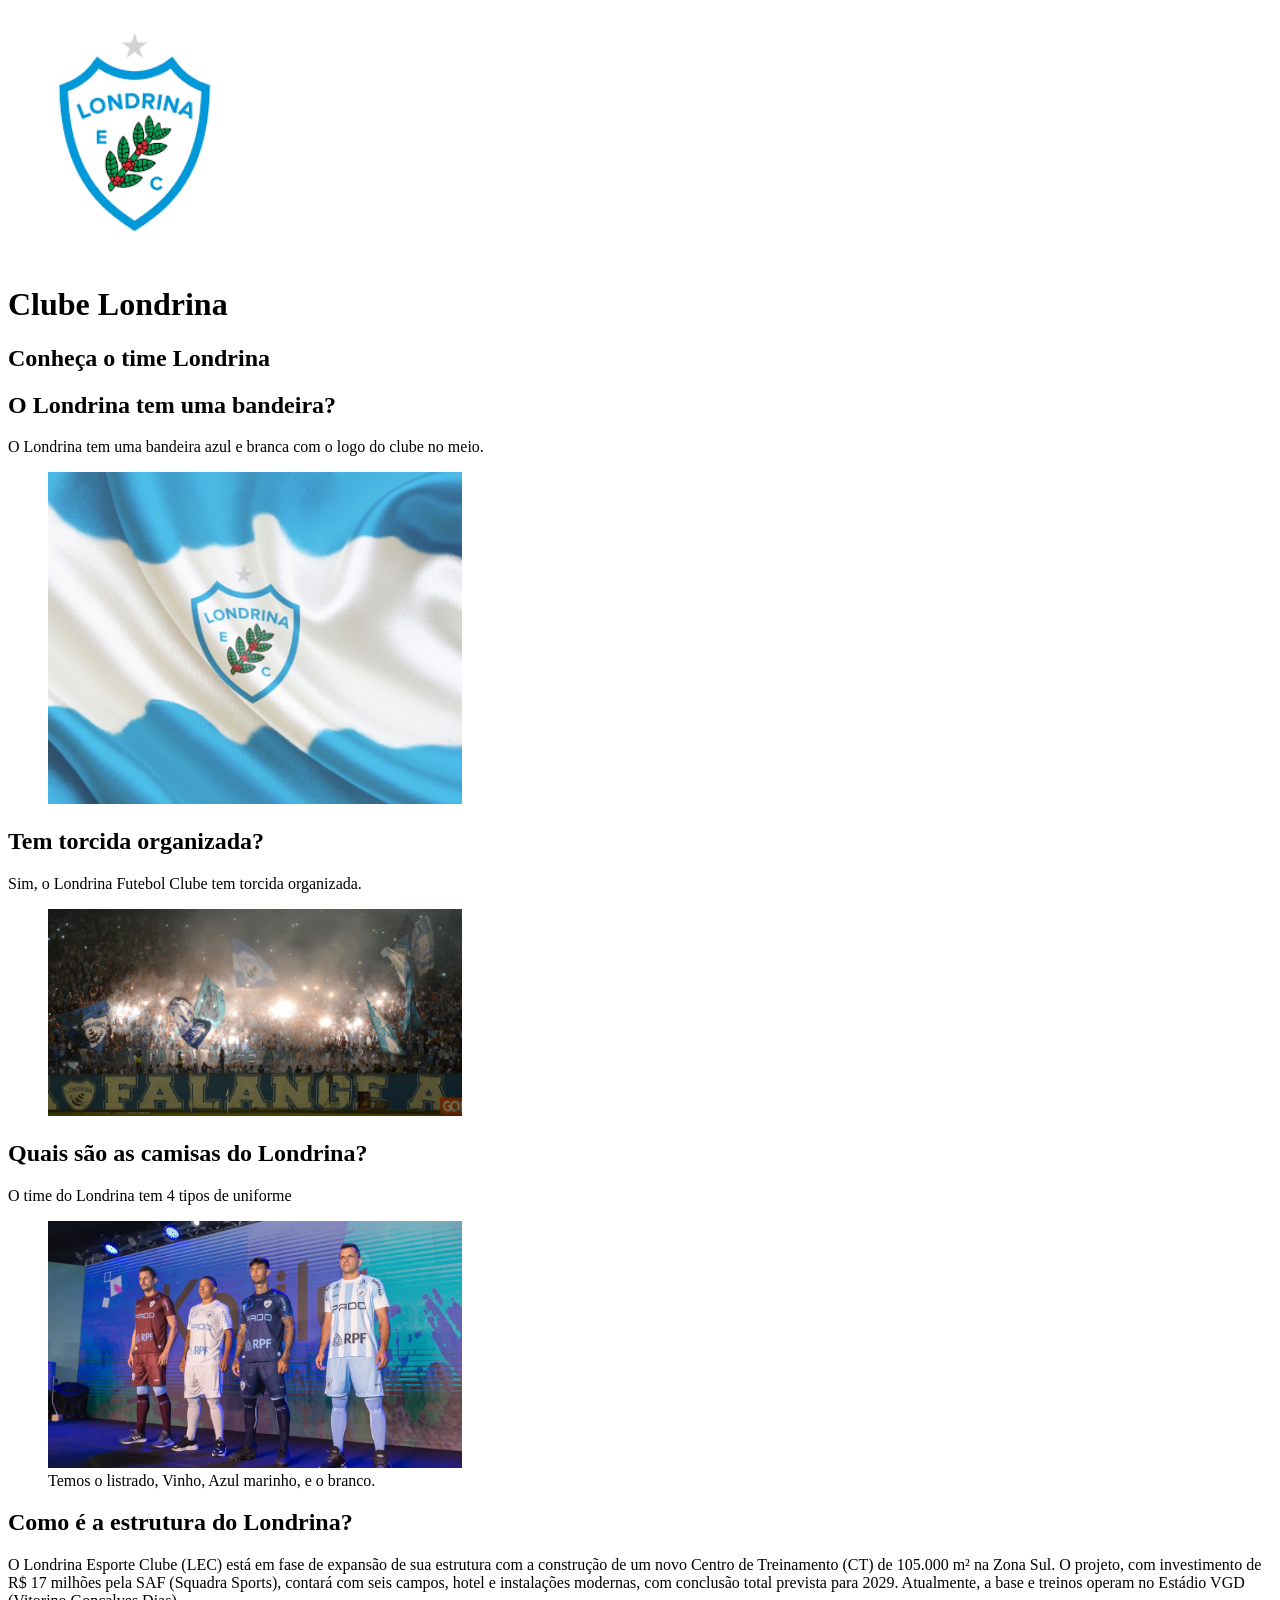
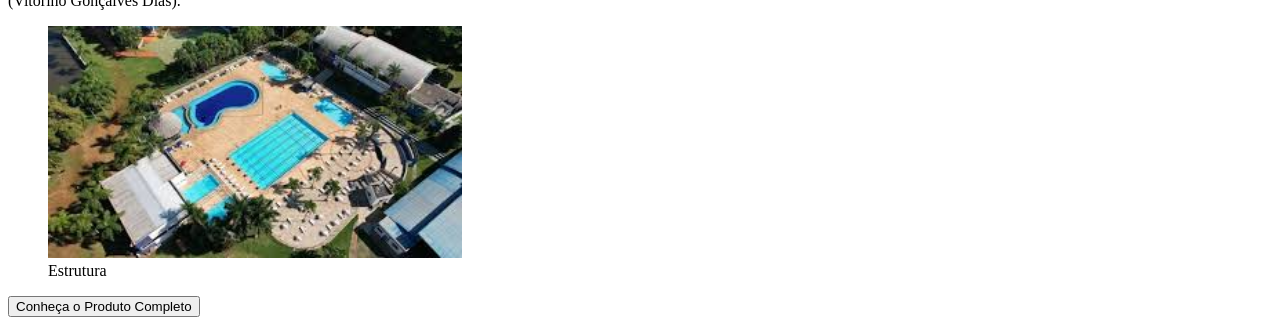
==== produto.html @ 5a82f098 "rep certo" ====
<!DOCTYPE html>
<html lang="pt-BR">
<head>
    <meta charset="UTF-8">
    <meta name="viewport" content="width=device-width, initial-scale=1.0">
    <title>Produto - Robo Otto - Londrina</title>
    <link rel="stylesheet" href="css/styles.css">
</head>
<body class="Londrina">
    <main>
        <div class="logo">
            <img src="img/logoLondrina.png" alt="Logo do Londrina" width="20%" height="20%">
        </div>
        <h1 class="manchete">Clube Londrina</h1>
        <h2 class="headline">Conheça o time Londrina</h2>

        <article>
            <h1>O Londrina tem uma bandeira?</h1>
            <p> O Londrina tem uma bandeira azul e branca com o logo do clube no meio. </p>

            <figure>
                <img src="img/Bandeira.jpeg" alt="Bandeira Londrina" width="35%" height="35%">
                <figcaption></figcaption>
            </figure>
        </article>

        <article>
            <h1>Tem torcida organizada?</h1>
            <p>Sim, o Londrina Futebol Clube tem torcida organizada.</p>

            <figure>
                <img src="img/torcida.jpg" alt="Torcida Londrina" width="35%" height="35%">
                <figcaption></figcaption>
            </figure>
        </article>

        <article>
            <h1>Quais são as camisas do Londrina?</h1>
            <p>O time do Londrina tem 4 tipos de uniforme </p>

            <figure>
                <img src="img/camisa.webp" alt="Camisa Londrina" width="35%" height="35%">
                <figcaption>Temos o listrado, Vinho, Azul marinho, e o branco.</figcaption>
            </figure>
        </article>

        <article>
            <h1>Como é a estrutura do Londrina?</h1>
            <p>O Londrina Esporte Clube (LEC) está em fase de expansão de sua estrutura com a construção de um novo Centro de Treinamento (CT) de 105.000 m² na Zona Sul. O projeto, com investimento de R$ 17 milhões pela SAF (Squadra Sports), contará com seis campos, hotel e instalações modernas, com conclusão total prevista para 2029. Atualmente, a base e treinos operam no Estádio VGD (Vitorino Gonçalves Dias).</p>

            <figure>
                <img src="img/Estrutura.jpg" alt="Estrutura do Londrina" width="35%" height="35%">
                <figcaption>Estrutura</figcaption>
            </figure>
        </article>

        <div class="btn-produto">
            <a href="produto.html">
                <button>Conheça o Produto Completo</button>
            </a>
        </div>
    </main>
</body>
</html>
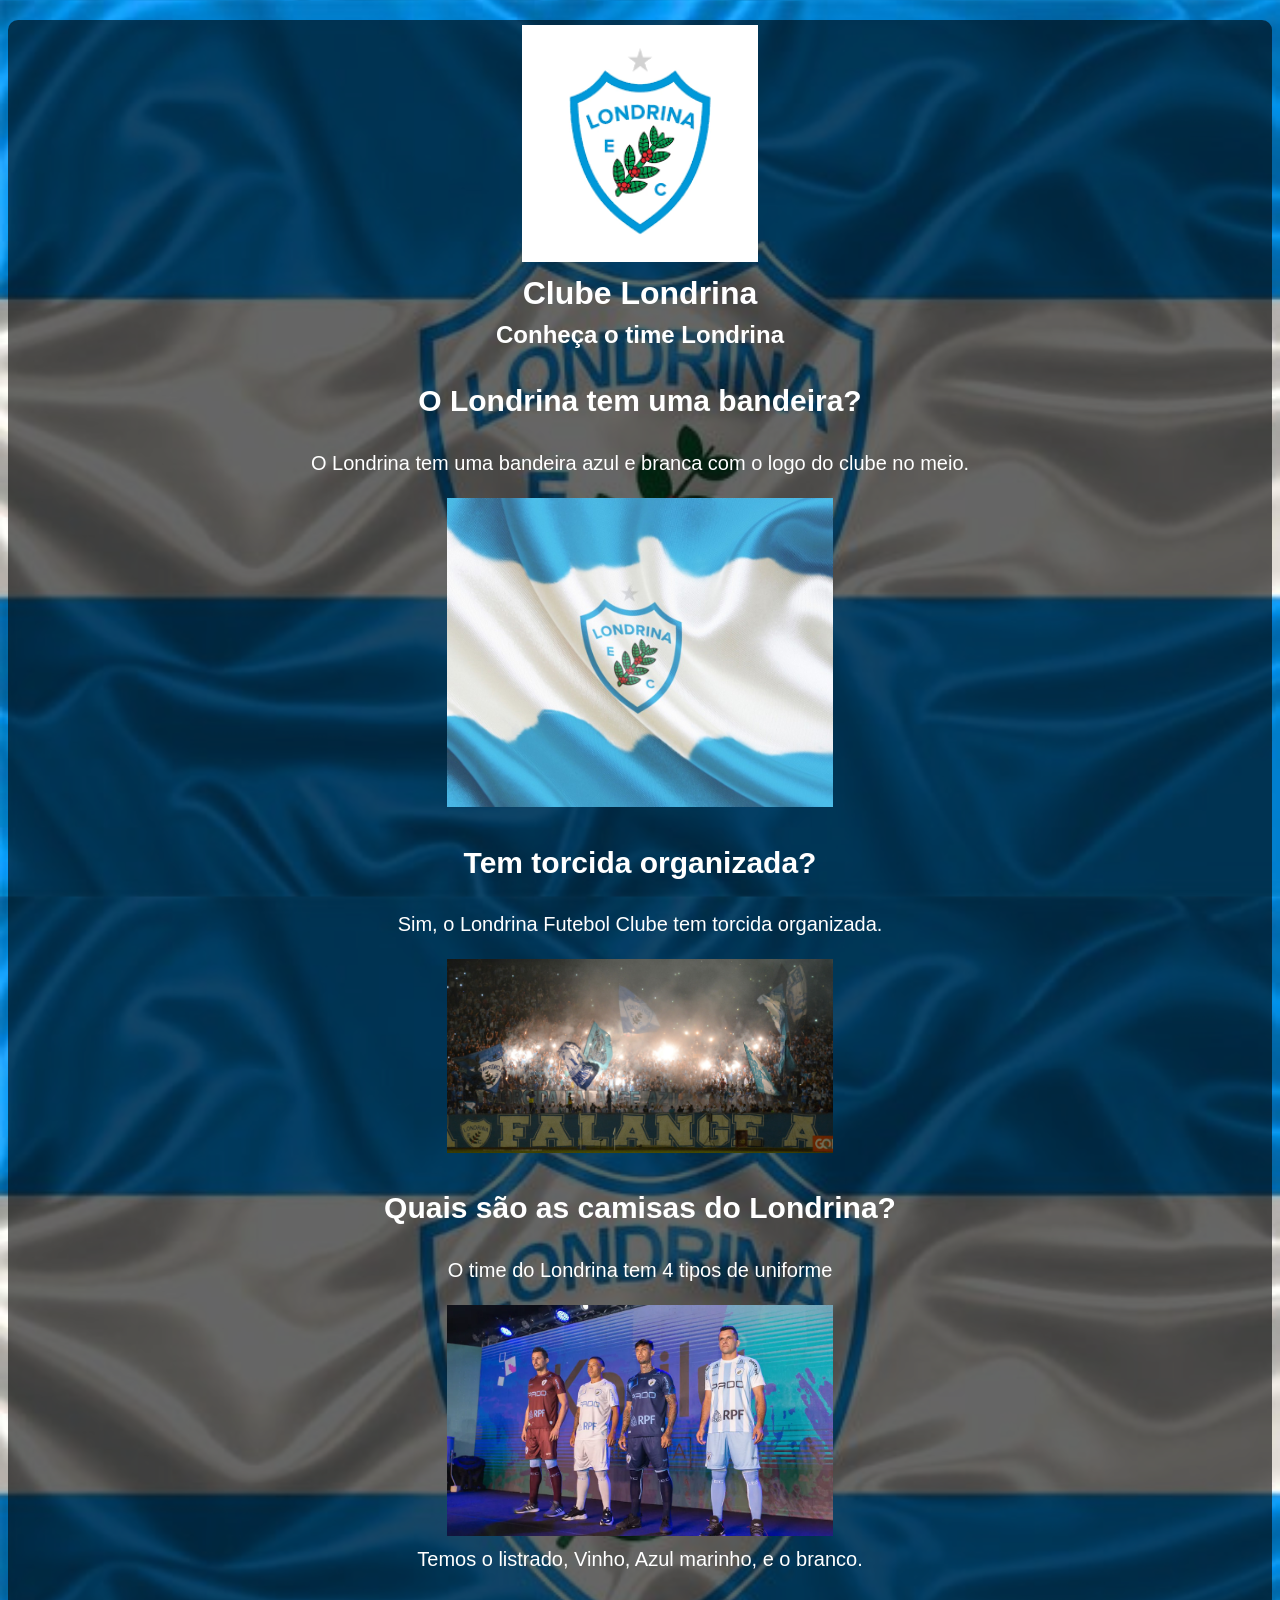
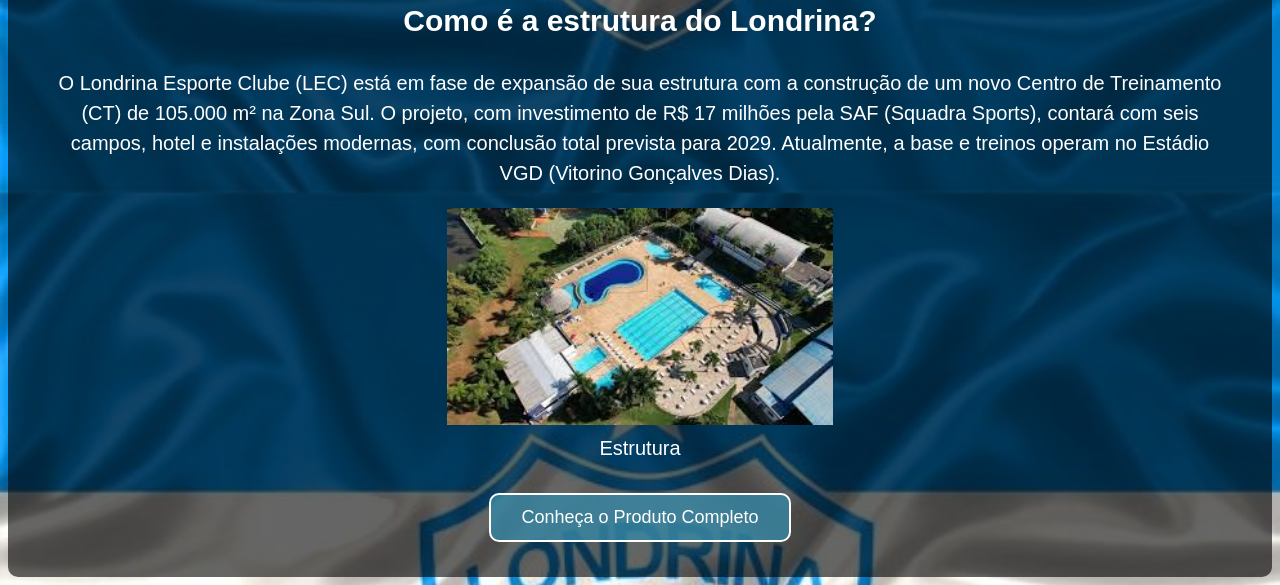
==== commit 6d3307be: "corrigindo dir" ====
--- a/produto.html
+++ b/produto.html
@@ -4,7 +4,7 @@
     <meta charset="UTF-8">
     <meta name="viewport" content="width=device-width, initial-scale=1.0">
     <title>Produto - Robo Otto - Londrina</title>
-    <link rel="stylesheet" href="css/styles.css">
+    <link rel="stylesheet" href="CSS/styles.css">
 </head>
 <body class="Londrina">
     <main>
--- a/CSS/styles.css
+++ b/CSS/styles.css
@@ -0,0 +1,71 @@
+body {
+    /* background-color:#3cb371;*/
+    background-image: url("../img/bgotto.jpg");
+    background-repeat: repeat;
+    background-size: 100%;
+    font-family: 'Lato', sans-serif;
+    line-height: 1.5;
+    color: white;
+}
+
+main {
+    background-color: rgba(0, 0, 0, 0.6);
+    padding: 5px 40px;
+    margin-top: 20px;
+    border-radius: 10px;
+}
+
+.logo,
+.manchete,
+.headline {
+    margin: 0;
+    text-align: center;
+}
+
+article {
+    text-align: center;
+    font-style: normal;
+    font-size: 20px;
+    color: rgb(255, 255, 255);
+}
+
+.kibotto {
+    margin: 30px 0;
+    text-align: center;
+    width: 100%;
+}
+
+.kibotto table {
+    background: rgba(130, 65, 130, 0.6);
+    border-radius: 10px;
+    padding: 10px;
+    margin: auto;
+}
+
+.btn-produto {
+    text-align: center;
+    margin: 30px 0;
+}
+
+.btn-produto a {
+    text-decoration: none;
+}
+
+.btn-produto button {
+    background-color: rgba(54, 135, 165, 0.8);
+    color: white;
+    border: 2px solid white;
+    border-radius: 10px;
+    padding: 12px 30px;
+    font-size: 18px;
+    font-family: 'Lato', sans-serif;
+}
+
+.Londrina {
+    background-image: url("../img/fundo.jpg");
+    background-repeat: repeat;
+    background-size: 100%;
+    font-family: 'Lato', sans-serif;
+    line-height: 1.5;
+    color: white;   
+}
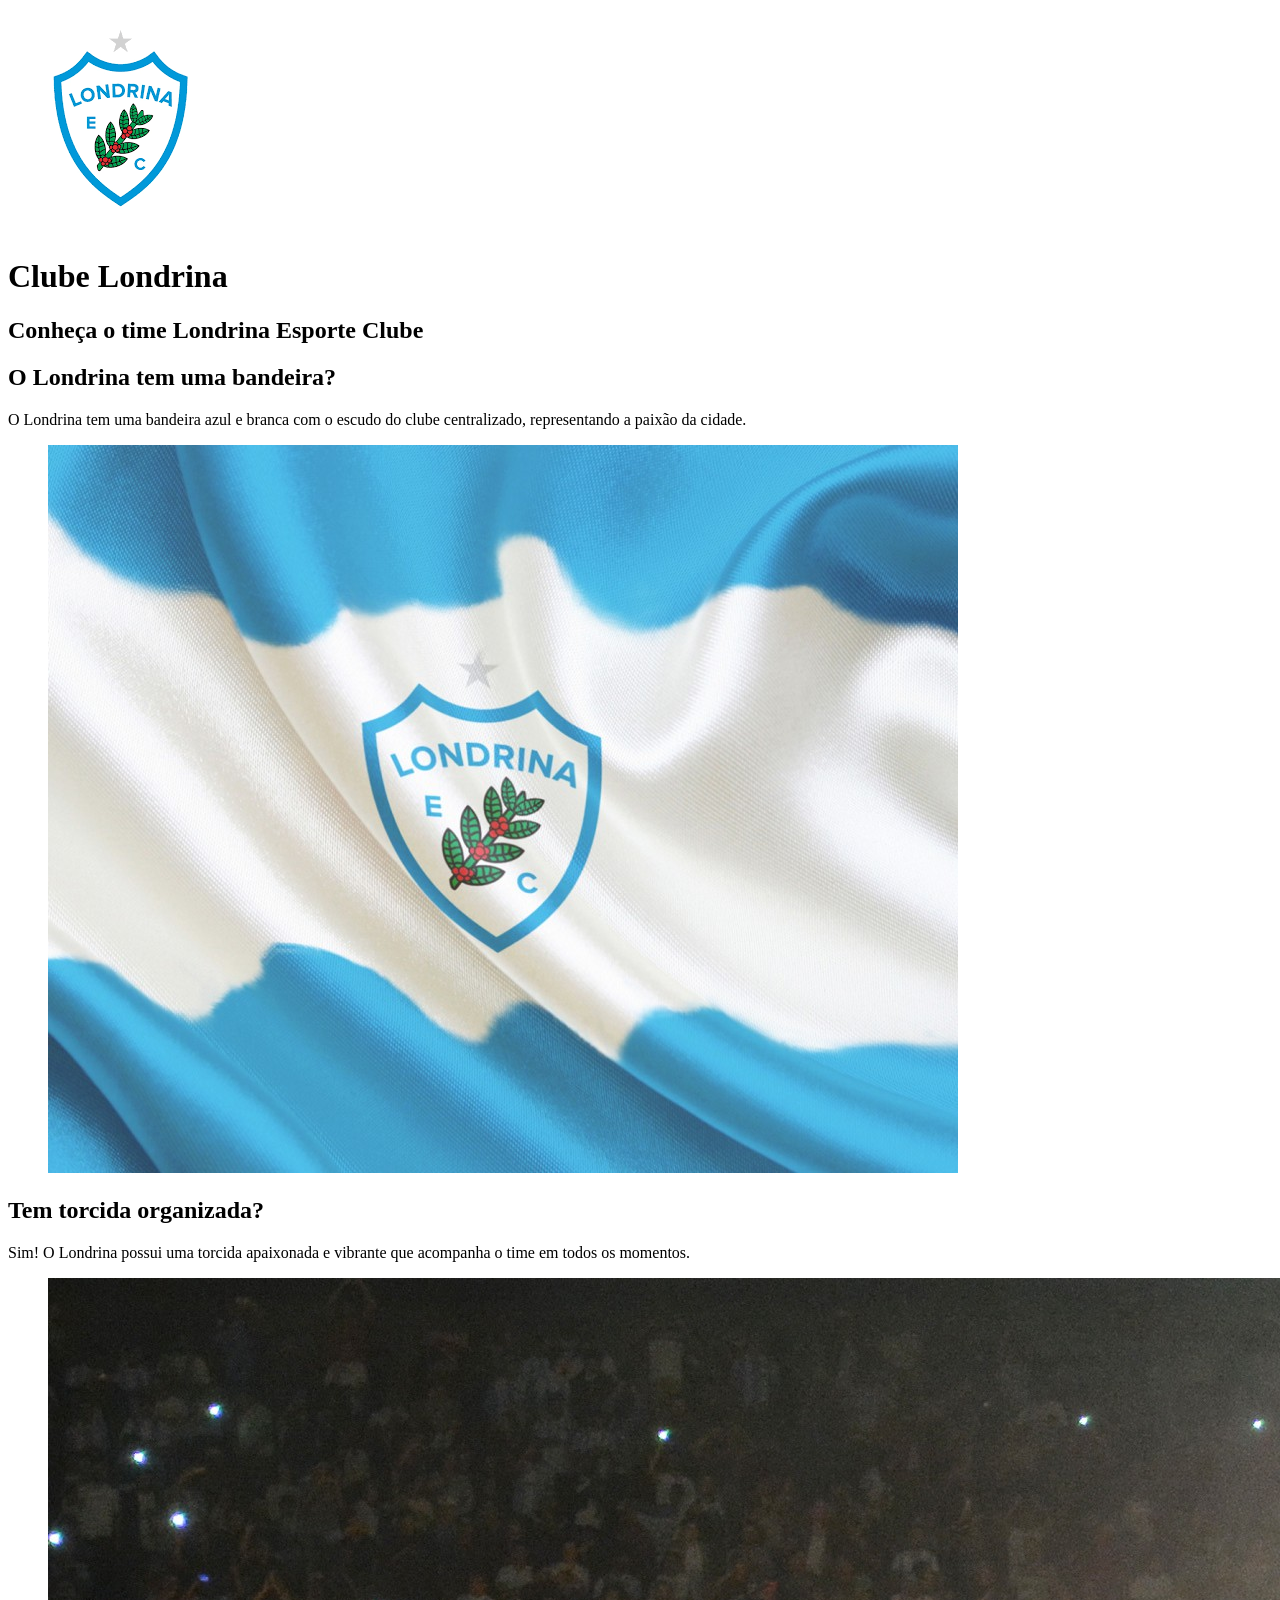
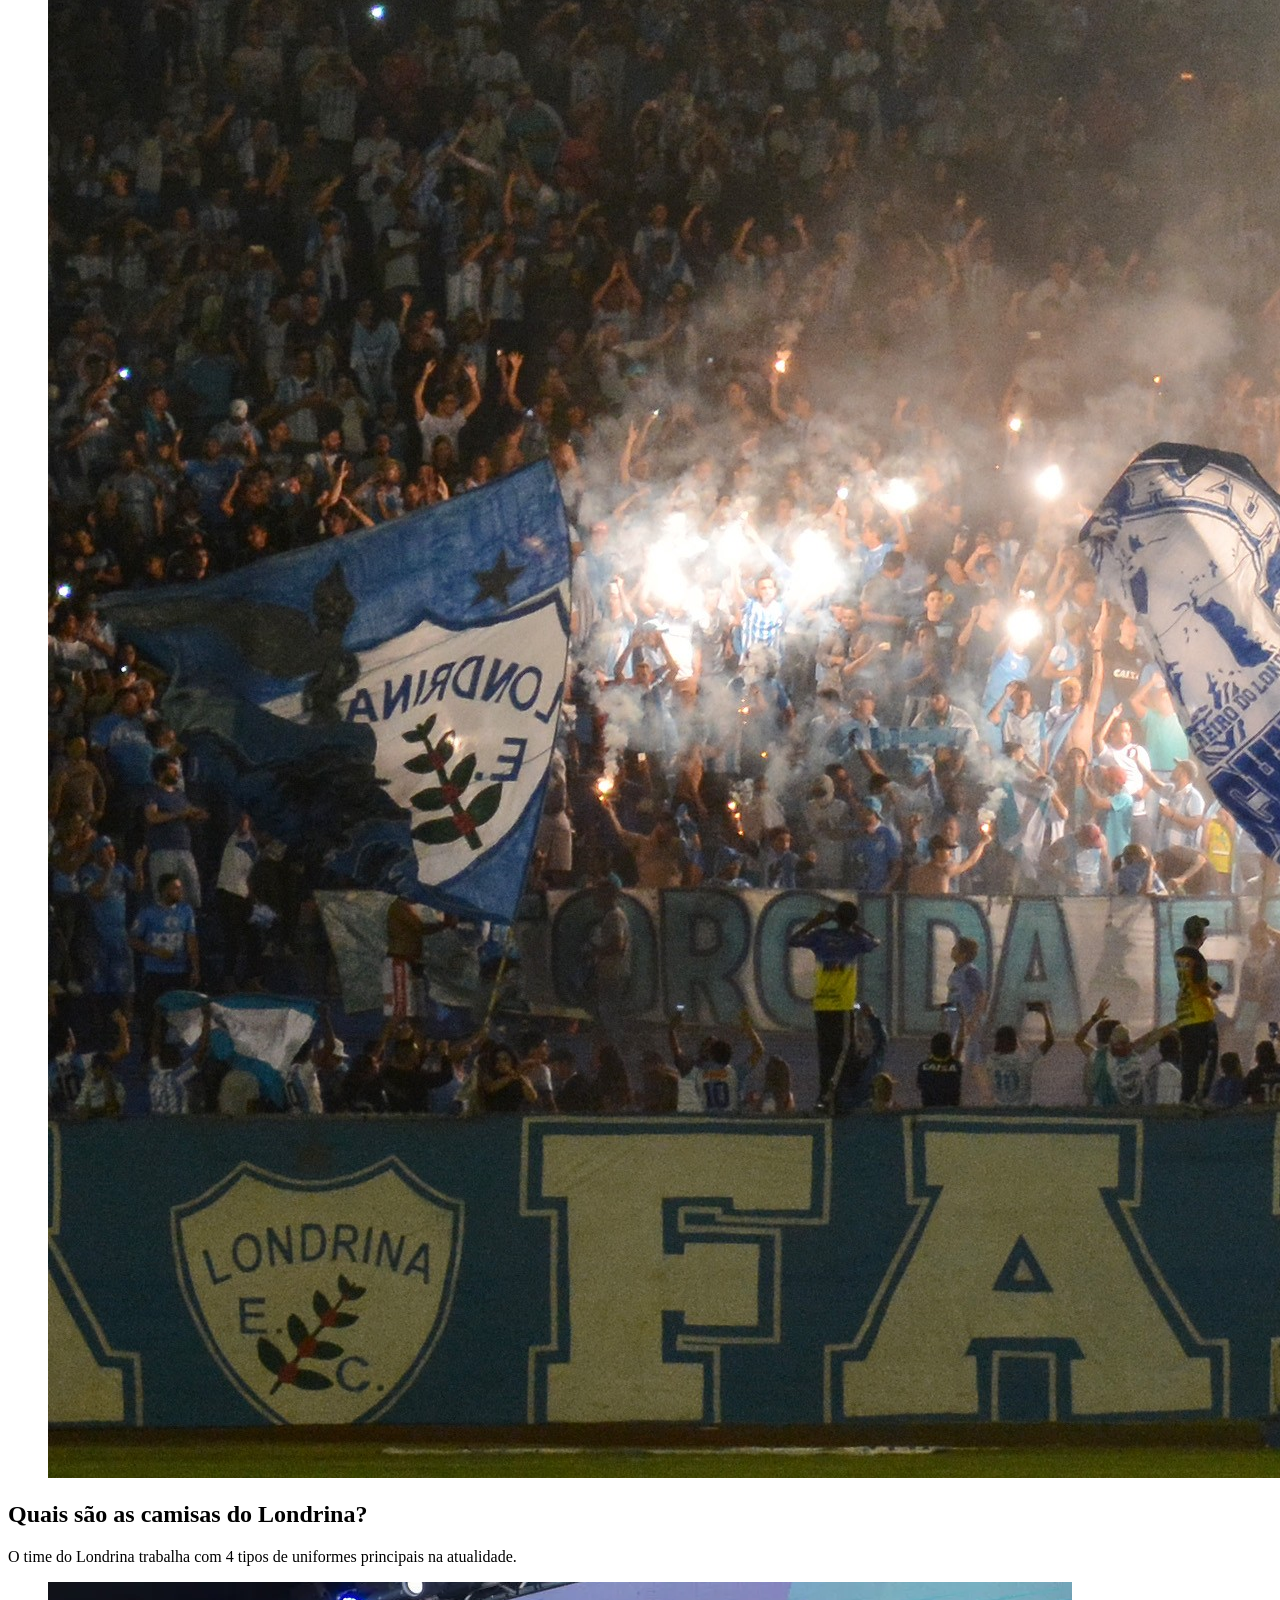
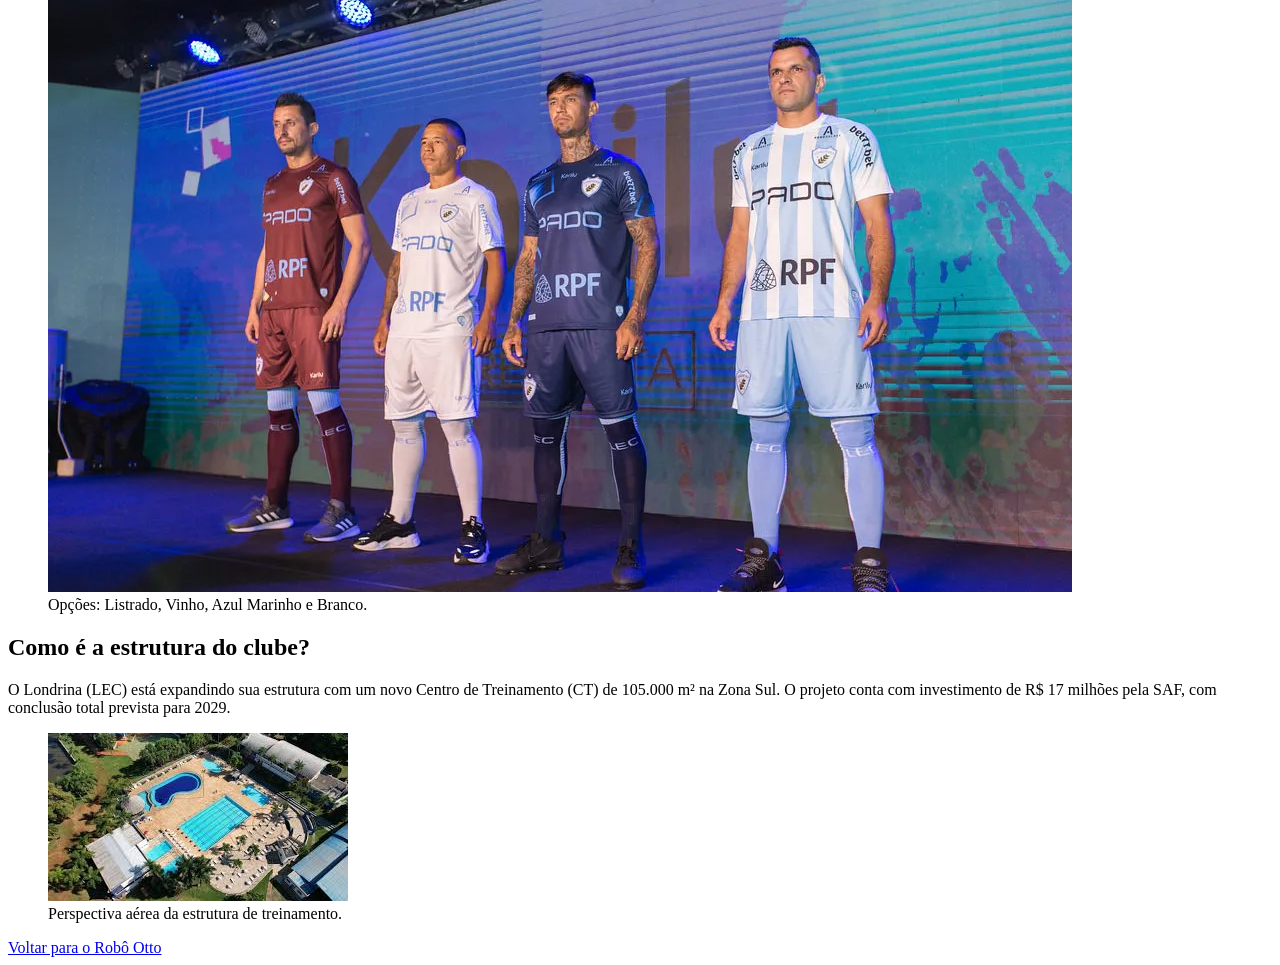
==== commit 9cd897e9: "melhorando" ====
--- a/produto.html
+++ b/produto.html
@@ -3,62 +3,59 @@
 <head>
     <meta charset="UTF-8">
     <meta name="viewport" content="width=device-width, initial-scale=1.0">
-    <title>Produto - Robo Otto - Londrina</title>
-    <link rel="stylesheet" href="CSS/styles.css">
+    <title>Clube Londrina</title>
+    <link rel="preconnect" href="https://fonts.googleapis.com">
+    <link rel="preconnect" href="https://fonts.gstatic.com" crossorigin>
+    <link href="https://fonts.googleapis.com/css2?family=Poppins:wght@300;400;600&display=swap" rel="stylesheet">
+    <link rel="stylesheet" href="css/styles.css">
 </head>
-<body class="Londrina">
-    <main>
-        <div class="logo">
-            <img src="img/logoLondrina.png" alt="Logo do Londrina" width="20%" height="20%">
-        </div>
-        <h1 class="manchete">Clube Londrina</h1>
-        <h2 class="headline">Conheça o time Londrina</h2>
+<body class="bg-londrina">
+    <main class="container">
+        <header class="header">
+            <img src="img/logoLondrina.png" alt="Logo do Londrina" class="logo-img">
+            <h1 class="manchete">Clube Londrina</h1>
+            <h2 class="headline">Conheça o time Londrina Esporte Clube</h2>
+        </header>
 
-        <article>
-            <h1>O Londrina tem uma bandeira?</h1>
-            <p> O Londrina tem uma bandeira azul e branca com o logo do clube no meio. </p>
-
-            <figure>
-                <img src="img/Bandeira.jpeg" alt="Bandeira Londrina" width="35%" height="35%">
-                <figcaption></figcaption>
+        <article class="card">
+            <h2>O Londrina tem uma bandeira?</h2>
+            <p>O Londrina tem uma bandeira azul e branca com o escudo do clube centralizado, representando a paixão da cidade.</p>
+            <figure class="image-wrapper">
+                <img src="img/Bandeira.jpeg" alt="Bandeira Londrina">
             </figure>
         </article>
 
-        <article>
-            <h1>Tem torcida organizada?</h1>
-            <p>Sim, o Londrina Futebol Clube tem torcida organizada.</p>
-
-            <figure>
-                <img src="img/torcida.jpg" alt="Torcida Londrina" width="35%" height="35%">
-                <figcaption></figcaption>
+        <article class="card">
+            <h2>Tem torcida organizada?</h2>
+            <p>Sim! O Londrina possui uma torcida apaixonada e vibrante que acompanha o time em todos os momentos.</p>
+            <figure class="image-wrapper">
+                <img src="img/torcida.jpg" alt="Torcida Londrina">
             </figure>
         </article>
 
-        <article>
-            <h1>Quais são as camisas do Londrina?</h1>
-            <p>O time do Londrina tem 4 tipos de uniforme </p>
-
-            <figure>
-                <img src="img/camisa.webp" alt="Camisa Londrina" width="35%" height="35%">
-                <figcaption>Temos o listrado, Vinho, Azul marinho, e o branco.</figcaption>
+        <article class="card">
+            <h2>Quais são as camisas do Londrina?</h2>
+            <p>O time do Londrina trabalha com 4 tipos de uniformes principais na atualidade.</p>
+            <figure class="image-wrapper">
+                <img src="img/camisa.webp" alt="Camisa Londrina">
+                <figcaption>Opções: Listrado, Vinho, Azul Marinho e Branco.</figcaption>
             </figure>
         </article>
 
-        <article>
-            <h1>Como é a estrutura do Londrina?</h1>
-            <p>O Londrina Esporte Clube (LEC) está em fase de expansão de sua estrutura com a construção de um novo Centro de Treinamento (CT) de 105.000 m² na Zona Sul. O projeto, com investimento de R$ 17 milhões pela SAF (Squadra Sports), contará com seis campos, hotel e instalações modernas, com conclusão total prevista para 2029. Atualmente, a base e treinos operam no Estádio VGD (Vitorino Gonçalves Dias).</p>
-
-            <figure>
-                <img src="img/Estrutura.jpg" alt="Estrutura do Londrina" width="35%" height="35%">
-                <figcaption>Estrutura</figcaption>
+        <article class="card">
+            <h2>Como é a estrutura do clube?</h2>
+            <p>O Londrina (LEC) está expandindo sua estrutura com um novo Centro de Treinamento (CT) de 105.000 m² na Zona Sul. O projeto conta com investimento de R$ 17 milhões pela SAF, com conclusão total prevista para 2029.</p>
+            <figure class="image-wrapper">
+                <img src="img/Estrutura.jpg" alt="Estrutura do Londrina">
+                <figcaption>Perspectiva aérea da estrutura de treinamento.</figcaption>
             </figure>
         </article>
 
         <div class="btn-produto">
-            <a href="produto.html">
-                <button>Conheça o Produto Completo</button>
-            </a>
+            <a href="index.html" class="btn">Voltar para o Robô Otto</a>
         </div>
     </main>
+
+    <script src="js/script.js"></script>
 </body>
 </html>
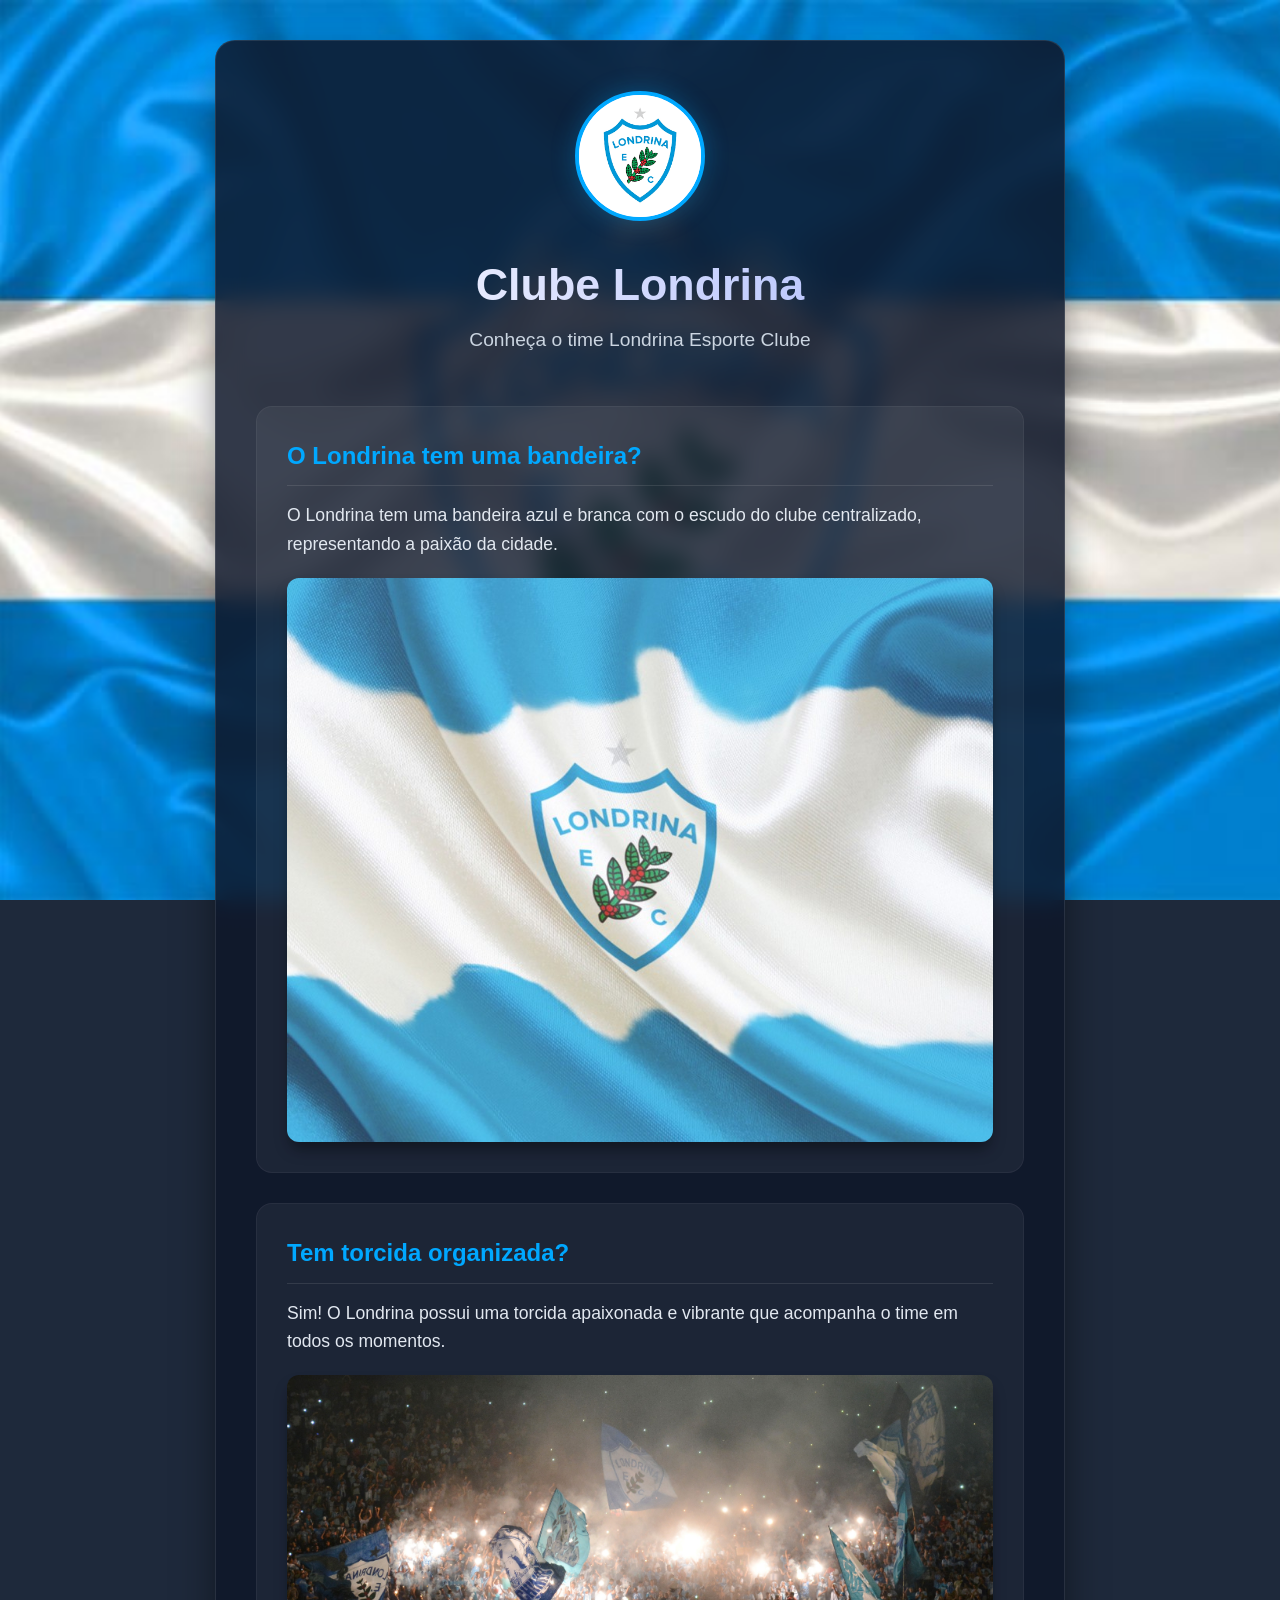
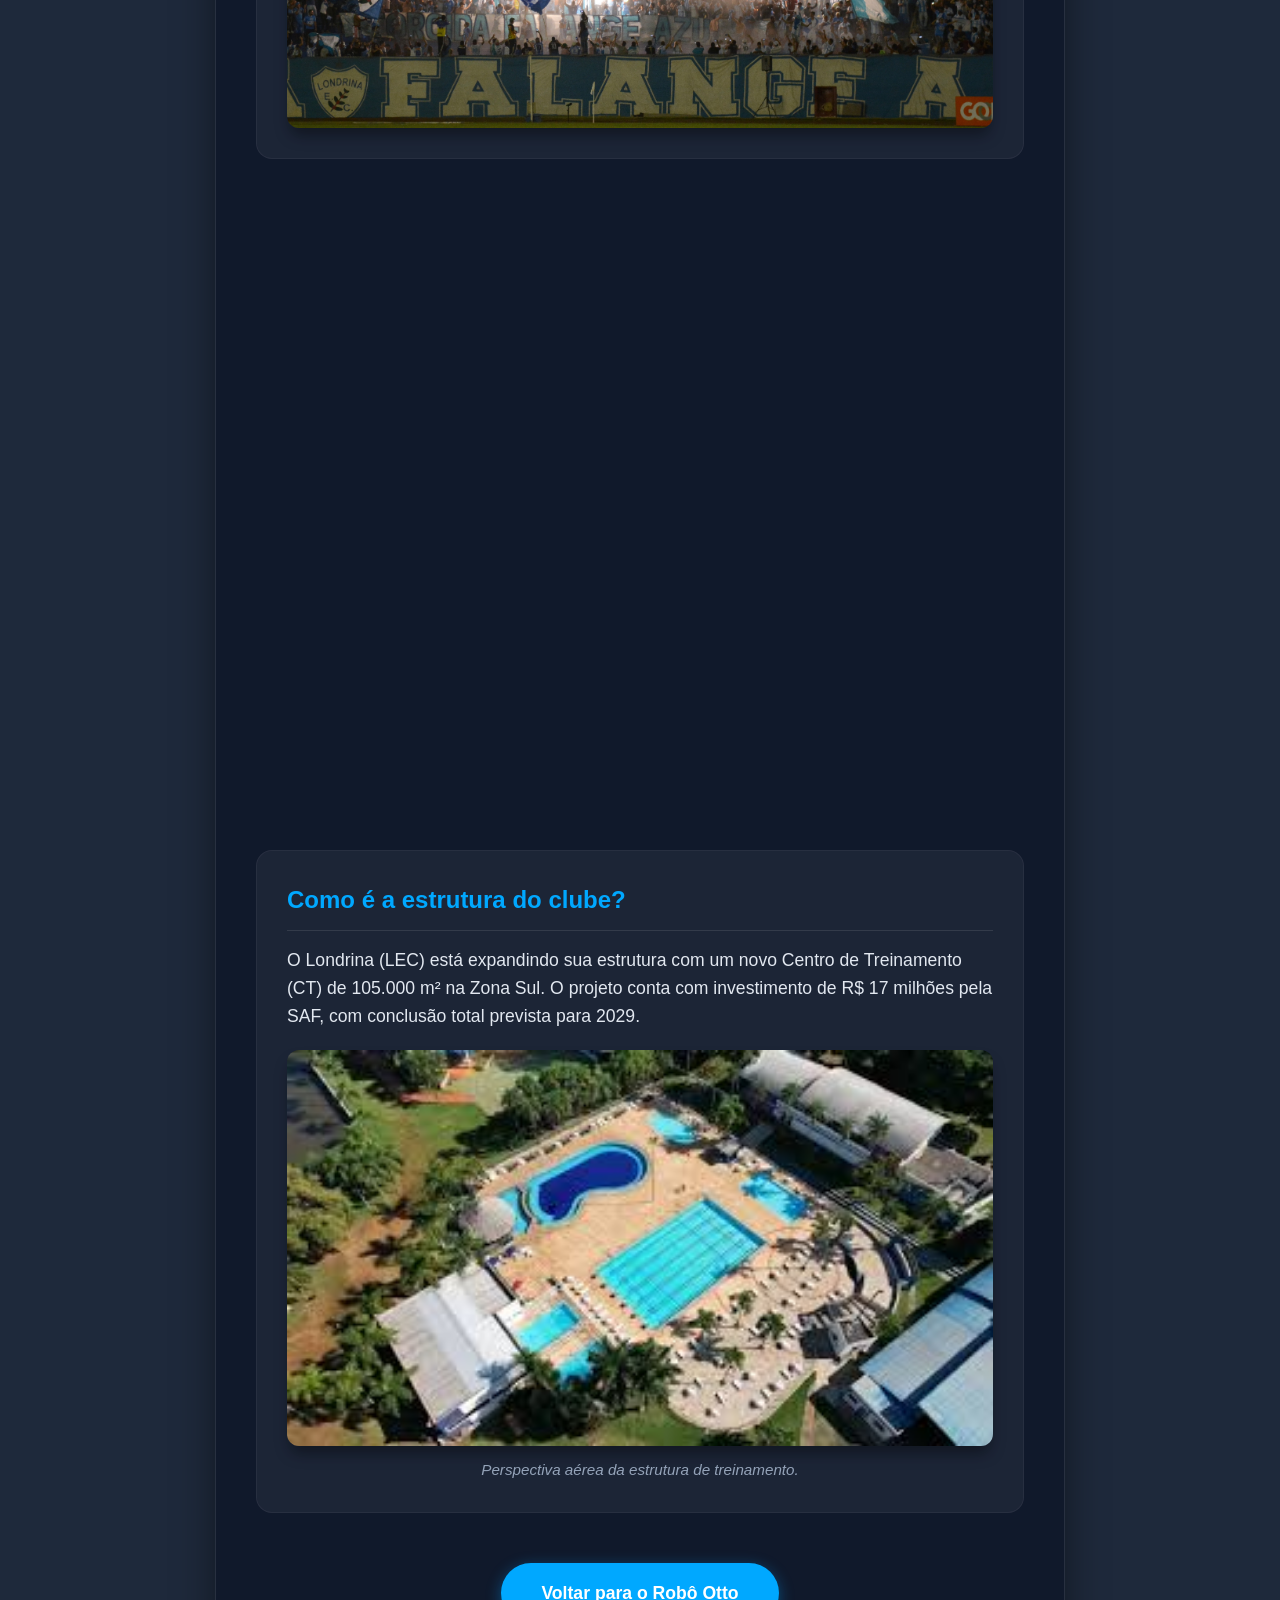
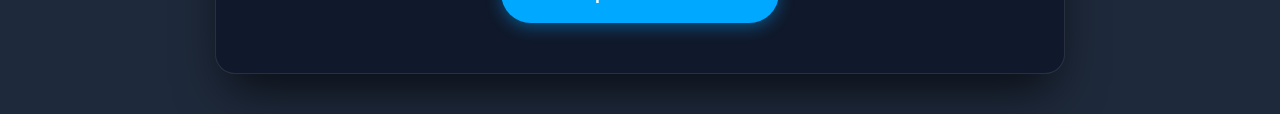
==== commit 049a91b5: "hsjzodnlskc" ====
--- a/produto.html
+++ b/produto.html
@@ -7,7 +7,7 @@
     <link rel="preconnect" href="https://fonts.googleapis.com">
     <link rel="preconnect" href="https://fonts.gstatic.com" crossorigin>
     <link href="https://fonts.googleapis.com/css2?family=Poppins:wght@300;400;600&display=swap" rel="stylesheet">
-    <link rel="stylesheet" href="css/styles.css">
+    <link rel="stylesheet" href="CSS/styles.css">
 </head>
 <body class="bg-londrina">
     <main class="container">
@@ -56,6 +56,6 @@
         </div>
     </main>
 
-    <script src="js/script.js"></script>
+    <script src="JS/script.js"></script>
 </body>
 </html>
--- a/CSS/styles.css
+++ b/CSS/styles.css
@@ -0,0 +1,189 @@
+/* Definição de Variáveis e Reset */
+:root {
+    --primary-color: #00a8ff;
+    --primary-hover: #0097e6;
+    --bg-overlay: rgba(15, 23, 42, 0.85); /* Fundo escuro transparente */
+    --card-bg: rgba(255, 255, 255, 0.05); /* Fundo dos cartões */
+    --text-color: #f8fafc;
+    --font-main: 'Poppins', sans-serif;
+}
+
+* {
+    box-sizing: border-box;
+    margin: 0;
+    padding: 0;
+}
+
+body {
+    font-family: var(--font-main);
+    color: var(--text-color);
+    line-height: 1.6;
+    min-height: 100vh;
+    background-color: #1e293b; /* Fallback color */
+    background-attachment: fixed;
+    background-position: center;
+    background-size: cover;
+    display: flex;
+    justify-content: center;
+    padding: 40px 20px;
+}
+
+/* Planos de fundo baseados na página */
+body.bg-otto { background-image: url("../img/bgotto.jpg"); }
+body.bg-londrina { background-image: url("../img/fundo.jpg"); }
+
+/* Container Principal com Glassmorphism */
+.container {
+    background: var(--bg-overlay);
+    backdrop-filter: blur(12px);
+    -webkit-backdrop-filter: blur(12px);
+    border: 1px solid rgba(255, 255, 255, 0.1);
+    max-width: 850px;
+    width: 100%;
+    border-radius: 20px;
+    padding: 50px 40px;
+    box-shadow: 0 25px 50px -12px rgba(0, 0, 0, 0.7);
+}
+
+/* Cabeçalho */
+.header {
+    text-align: center;
+    margin-bottom: 50px;
+}
+
+.logo-img {
+    width: 130px;
+    height: 130px;
+    border-radius: 50%;
+    object-fit: contain;
+    background: #fff; /* Fundo branco pra imagem não sumir */
+    border: 4px solid var(--primary-color);
+    margin-bottom: 20px;
+    box-shadow: 0 0 25px rgba(0, 168, 255, 0.3);
+}
+
+.manchete {
+    font-size: 2.8rem;
+    font-weight: 600;
+    margin-bottom: 5px;
+    background: linear-gradient(90deg, #ffffff, #a5b4fc);
+    -webkit-background-clip: text;
+    -webkit-text-fill-color: transparent;
+}
+
+.headline {
+    font-size: 1.2rem;
+    font-weight: 300;
+    color: #cbd5e1;
+}
+
+/* Estilo de Cartões para os Articles */
+.card {
+    background: var(--card-bg);
+    border-radius: 16px;
+    padding: 30px;
+    margin-bottom: 30px;
+    border: 1px solid rgba(255, 255, 255, 0.05);
+    transition: transform 0.3s ease, box-shadow 0.3s ease;
+}
+
+.card:hover {
+    transform: translateY(-5px);
+    box-shadow: 0 10px 20px rgba(0, 0, 0, 0.3);
+}
+
+.card h2 {
+    color: var(--primary-color);
+    font-size: 1.5rem;
+    margin-bottom: 15px;
+    padding-bottom: 10px;
+    border-bottom: 1px solid rgba(255, 255, 255, 0.1);
+}
+
+.card p {
+    font-size: 1.1rem;
+    color: #e2e8f0;
+    margin-bottom: 20px;
+}
+
+/* Imagens e Vídeos */
+.image-wrapper img, .modern-video {
+    width: 100%;
+    border-radius: 12px;
+    box-shadow: 0 10px 15px -3px rgba(0, 0, 0, 0.4);
+    display: block;
+}
+
+figcaption {
+    margin-top: 12px;
+    font-size: 0.95rem;
+    color: #94a3b8;
+    font-style: italic;
+    text-align: center;
+}
+
+/* Tabela Moderna */
+.table-container { overflow-x: auto; }
+
+.modern-table {
+    width: 100%;
+    border-collapse: collapse;
+    margin-top: 10px;
+    background: rgba(0, 0, 0, 0.3);
+    border-radius: 12px;
+    overflow: hidden;
+}
+
+.modern-table th, .modern-table td {
+    padding: 16px;
+    text-align: left;
+    border-bottom: 1px solid rgba(255, 255, 255, 0.05);
+}
+
+.modern-table th {
+    background-color: rgba(0, 168, 255, 0.15);
+    color: #fff;
+    font-weight: 600;
+}
+
+.modern-table tbody tr:last-child td { border-bottom: none; }
+.modern-table tbody tr:hover { background-color: rgba(255, 255, 255, 0.05); }
+
+/* Botões */
+.btn-produto {
+    text-align: center;
+    margin-top: 50px;
+}
+
+.btn {
+    display: inline-block;
+    background-color: var(--primary-color);
+    color: #fff;
+    text-decoration: none;
+    padding: 16px 40px;
+    border-radius: 50px;
+    font-size: 1.1rem;
+    font-weight: 600;
+    transition: all 0.3s ease;
+    box-shadow: 0 4px 15px rgba(0, 168, 255, 0.4);
+    border: none;
+    cursor: pointer;
+}
+
+.btn:hover {
+    background-color: var(--primary-hover);
+    transform: scale(1.05);
+    box-shadow: 0 8px 25px rgba(0, 168, 255, 0.6);
+}
+
+/* Classes controladas pelo JavaScript (Animações) */
+.js-hidden {
+    opacity: 0;
+    transform: translateY(30px);
+    transition: opacity 0.8s ease-out, transform 0.8s ease-out;
+}
+
+.js-show {
+    opacity: 1;
+    transform: translateY(0);
+}
